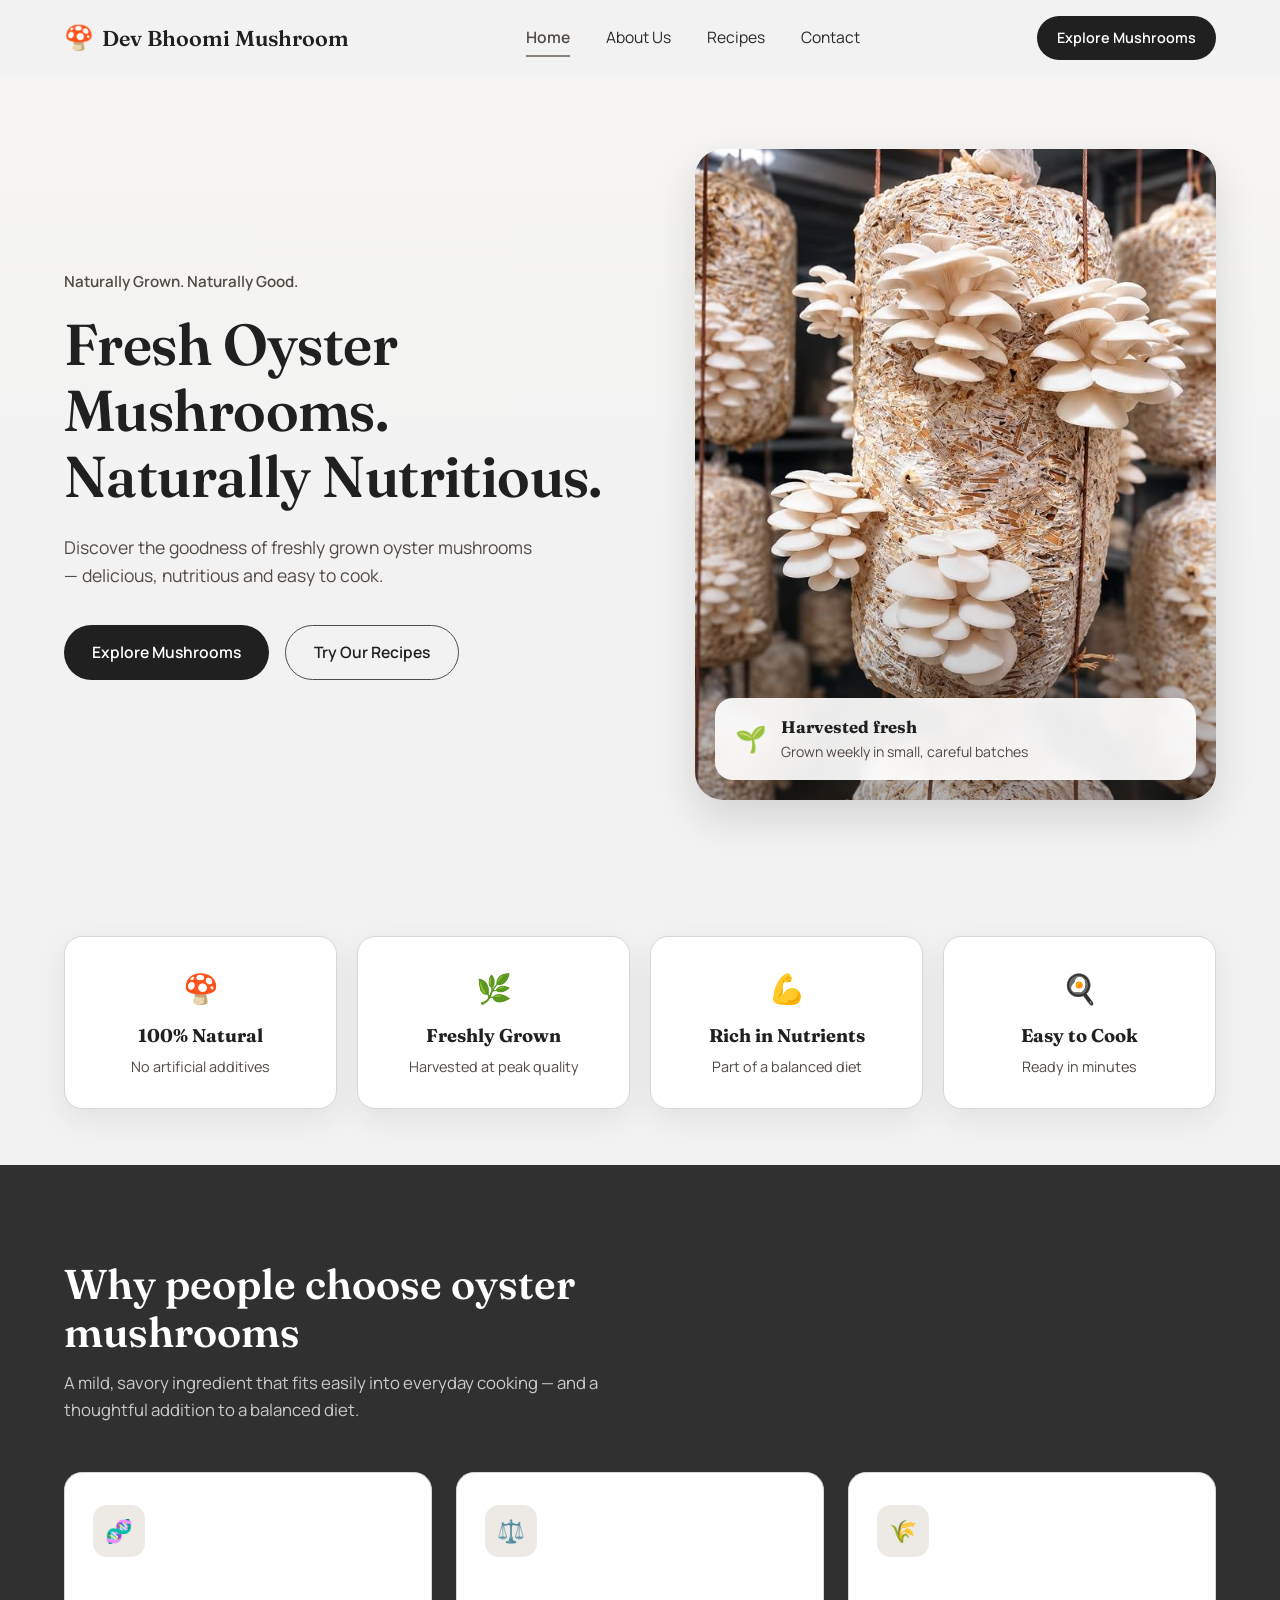
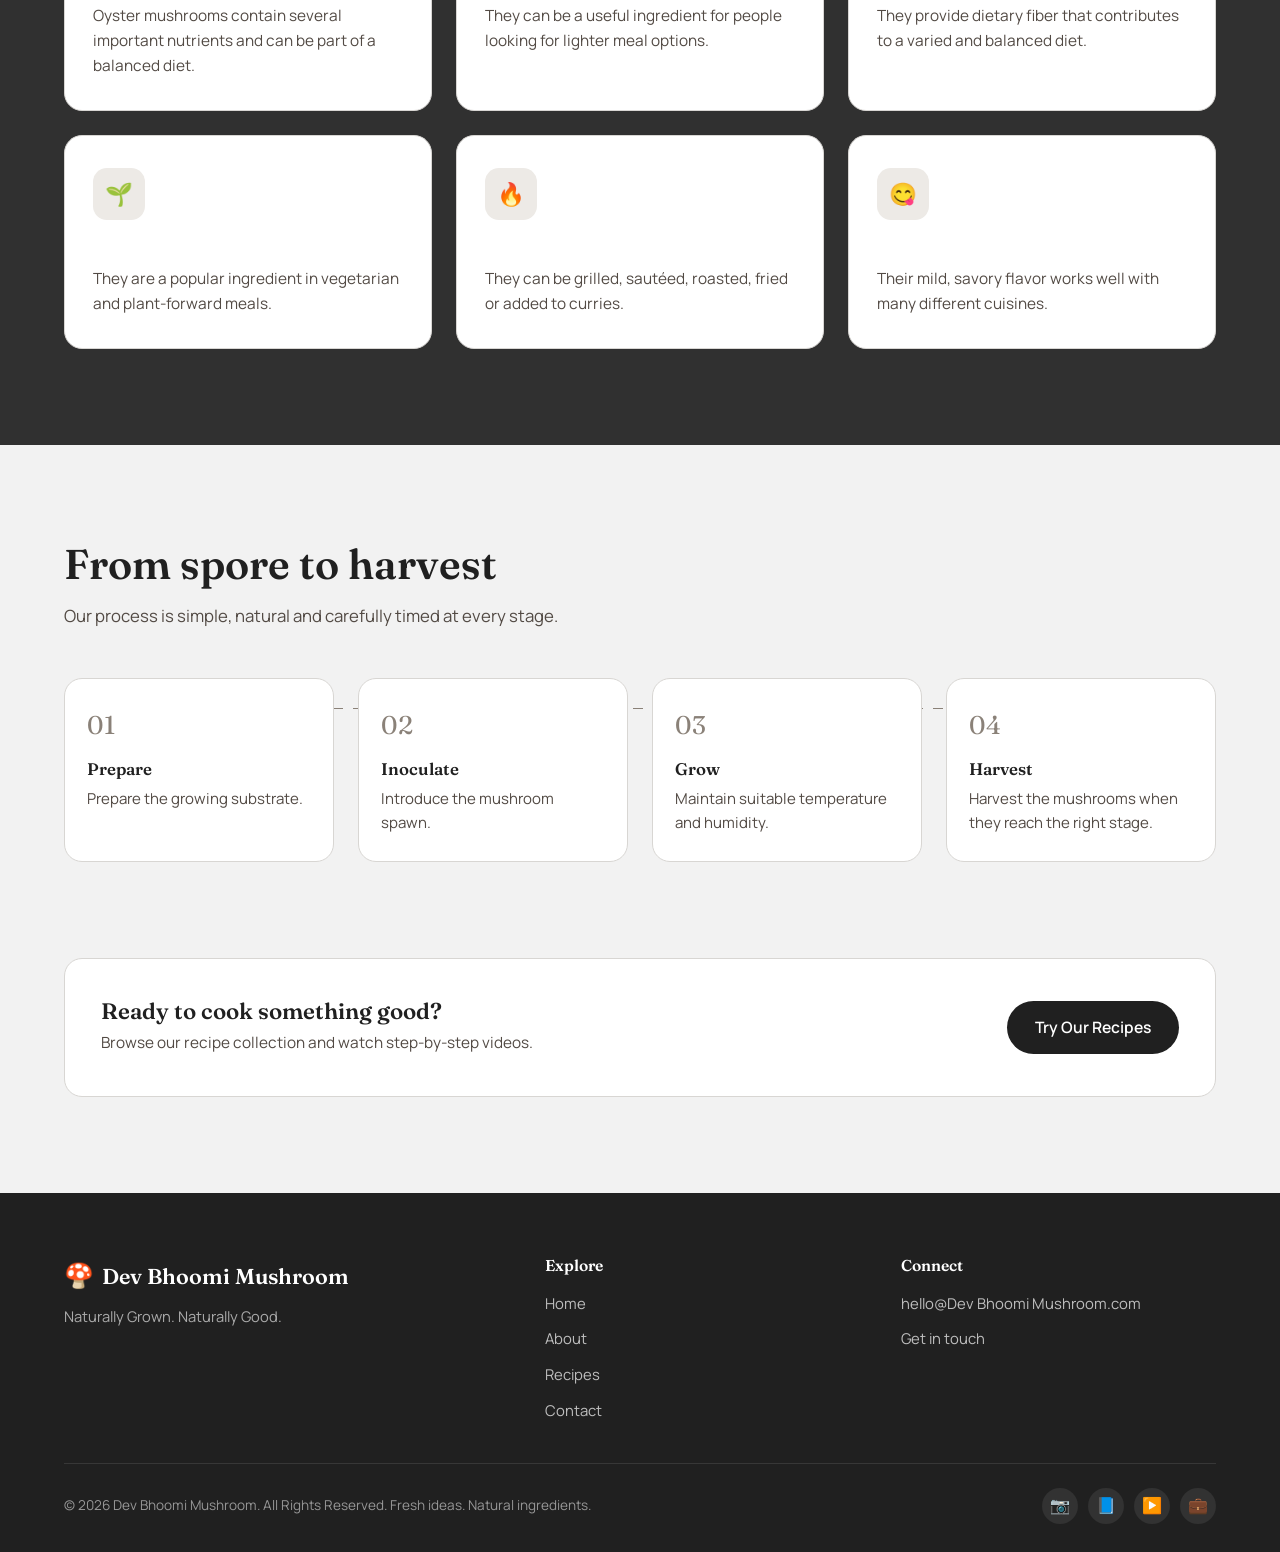
==== index.html @ d361725c "Initial commit with index,contact, about, recipes page" ====
<!DOCTYPE html>
<html lang="en">

<head>
  <meta charset="UTF-8">
  <meta name="viewport" content="width=device-width, initial-scale=1.0">
  <title>Dev Bhoomi Mushrooms</title>
  <meta name="description"
    content="Dev Bhoomi grows fresh oyster mushrooms — naturally nutritious, versatile in the kitchen, and grown with care. Explore our mushrooms and recipes.">
  <meta name="keywords" content="oyster mushrooms, mushroom farm, mushroom recipes, natural food, Dev Bhoomi">
  <meta property="og:title" content="Dev Bhoomi | Fresh Oyster Mushrooms">
  <meta property="og:description"
    content="Naturally Grown. Naturally Good. Discover fresh oyster mushrooms and easy recipes from Dev Bhoomi.">
  <meta property="og:type" content="website">
  <link rel="icon"
    href="data:image/svg+xml,<svg xmlns=%22http://www.w3.org/2000/svg%22 viewBox=%220 0 100 100%22><text y=%22.9em%22 font-size=%2290%22>🍄</text></svg>">

  <link rel="preconnect" href="https://fonts.googleapis.com">
  <link rel="preconnect" href="https://fonts.gstatic.com" crossorigin>
  <link
    href="https://fonts.googleapis.com/css2?family=Fraunces:opsz,wght@9..144,500;9..144,600;9..144,700&family=Manrope:wght@400;500;600;700;800&display=swap"
    rel="stylesheet">

  <link rel="stylesheet" href="css/style.css">
</head>

<body>

  <!-- ===== Navbar ===== -->
  <header class="navbar">
    <div class="container">
      <a href="index.html" class="brand">
        <span class="brand-mark" aria-hidden="true">🍄</span>
        <span>Dev Bhoomi Mushroom</span>
      </a>

      <nav class="nav-links" id="nav-links" aria-label="Primary">
        <a href="index.html" class="active">Home</a>
        <a href="about.html">About Us</a>
        <a href="recipes.html">Recipes</a>
        <a href="contact.html">Contact</a>
      </nav>

      <div class="nav-actions">
        <a href="about.html" class="btn btn-primary btn-sm">Explore Mushrooms</a>
        <button class="hamburger" id="hamburger" aria-expanded="false" aria-controls="nav-links"
          aria-label="Toggle navigation menu">
          <span></span>
          <span></span>
          <span></span>
        </button>
      </div>
    </div>
  </header>

  <main>
    <!-- ===== Hero ===== -->
    <section class="hero">
      <div class="container">
        <div class="hero-copy">
          <span class="eyebrow">Naturally Grown. Naturally Good.</span>
          <h1>Fresh Oyster Mushrooms. Naturally Nutritious.</h1>
          <p>Discover the goodness of freshly grown oyster mushrooms — delicious, nutritious and easy to cook.</p>
          <div class="hero-actions">
            <a href="about.html" class="btn btn-primary">Explore Mushrooms</a>
            <a href="recipes.html" class="btn btn-secondary">Try Our Recipes</a>
          </div>
        </div>

        <div class="hero-art">
          <img src="assets/images/oyster-mushrooms-hero.jpg"
            alt="A fresh cluster of oyster mushrooms growing on a natural substrate" width="400" height="360"
            loading="eager">
          <div class="hero-badge">
            <span aria-hidden="true" style="font-size:1.6rem;">🌱</span>
            <span>
              <strong>Harvested fresh</strong>
              <span>Grown weekly in small, careful batches</span>
            </span>
          </div>
        </div>
      </div>
    </section>

    <!-- ===== Hero Statistics ===== -->
    <section class="stats">
      <div class="container">
        <div class="stats-grid">
          <div class="stat-card reveal">
            <div class="stat-icon" aria-hidden="true">🍄</div>
            <strong>100% Natural</strong>
            <span>No artificial additives</span>
          </div>
          <div class="stat-card reveal">
            <div class="stat-icon" aria-hidden="true">🌿</div>
            <strong>Freshly Grown</strong>
            <span>Harvested at peak quality</span>
          </div>
          <div class="stat-card reveal">
            <div class="stat-icon" aria-hidden="true">💪</div>
            <strong>Rich in Nutrients</strong>
            <span>Part of a balanced diet</span>
          </div>
          <div class="stat-card reveal">
            <div class="stat-icon" aria-hidden="true">🍳</div>
            <strong>Easy to Cook</strong>
            <span>Ready in minutes</span>
          </div>
        </div>
      </div>
    </section>

    <!-- ===== Mushroom Benefits Section ===== -->
    <section class="benefits section-dark">
      <div class="container">
        <div class="section-head reveal">
          <h2 class="section-title">Why people choose oyster mushrooms</h2>
          <p class="section-lede">A mild, savory ingredient that fits easily into everyday cooking — and a thoughtful
            addition to a balanced diet.</p>
        </div>

        <div class="card-grid">
          <div class="benefit-card reveal">
            <div class="benefit-icon" aria-hidden="true">🧬</div>
            <h3>Nutrient Rich</h3>
            <p>Oyster mushrooms contain several important nutrients and can be part of a balanced diet.</p>
          </div>
          <div class="benefit-card reveal">
            <div class="benefit-icon" aria-hidden="true">⚖️</div>
            <h3>Low Calorie</h3>
            <p>They can be a useful ingredient for people looking for lighter meal options.</p>
          </div>
          <div class="benefit-card reveal">
            <div class="benefit-icon" aria-hidden="true">🌾</div>
            <h3>Source of Fiber</h3>
            <p>They provide dietary fiber that contributes to a varied and balanced diet.</p>
          </div>
          <div class="benefit-card reveal">
            <div class="benefit-icon" aria-hidden="true">🌱</div>
            <h3>Plant-Based Food</h3>
            <p>They are a popular ingredient in vegetarian and plant-forward meals.</p>
          </div>
          <div class="benefit-card reveal">
            <div class="benefit-icon" aria-hidden="true">🔥</div>
            <h3>Easy to Cook</h3>
            <p>They can be grilled, sautéed, roasted, fried or added to curries.</p>
          </div>
          <div class="benefit-card reveal">
            <div class="benefit-icon" aria-hidden="true">😋</div>
            <h3>Delicious</h3>
            <p>Their mild, savory flavor works well with many different cuisines.</p>
          </div>
        </div>
      </div>
    </section>

    <!-- ===== How To Grow Section ===== -->
    <section class="process">
      <div class="container">
        <div class="section-head reveal">
          <h2 class="section-title">From spore to harvest</h2>
          <p class="section-lede">Our process is simple, natural and carefully timed at every stage.</p>
        </div>

        <div class="process-track">
          <div class="process-step reveal">
            <span class="step-number">01</span>
            <h3>Prepare</h3>
            <p>Prepare the growing substrate.</p>
          </div>
          <div class="process-step reveal">
            <span class="step-number">02</span>
            <h3>Inoculate</h3>
            <p>Introduce the mushroom spawn.</p>
          </div>
          <div class="process-step reveal">
            <span class="step-number">03</span>
            <h3>Grow</h3>
            <p>Maintain suitable temperature and humidity.</p>
          </div>
          <div class="process-step reveal">
            <span class="step-number">04</span>
            <h3>Harvest</h3>
            <p>Harvest the mushrooms when they reach the right stage.</p>
          </div>
        </div>
      </div>
    </section>

    <!-- ===== CTA banner ===== -->
    <section class="benefits" style="padding-top: 0;">
      <div class="container">
        <div class="benefit-card reveal"
          style="display:flex; align-items:center; justify-content:space-between; gap:24px; flex-wrap:wrap; padding: 40px 36px;">
          <div>
            <h3 style="font-size:1.4rem; margin-bottom:6px;">Ready to cook something good?</h3>
            <p>Browse our recipe collection and watch step-by-step videos.</p>
          </div>
          <a href="recipes.html" class="btn btn-primary">Try Our Recipes</a>
        </div>
      </div>
    </section>
  </main>

  <!-- ===== Footer ===== -->
  <footer class="site-footer">
    <div class="container">
      <div class="footer-top">
        <div class="footer-brand">
          <a href="index.html" class="brand">
            <span class="brand-mark" aria-hidden="true">🍄</span>
            <span>Dev Bhoomi Mushroom</span>
          </a>
          <p>Naturally Grown. Naturally Good.</p>
        </div>

        <div class="footer-col">
          <h4>Explore</h4>
          <ul>
            <li><a href="index.html">Home</a></li>
            <li><a href="about.html">About</a></li>
            <li><a href="recipes.html">Recipes</a></li>
            <li><a href="contact.html">Contact</a></li>
          </ul>
        </div>

        <div class="footer-col">
          <h4>Connect</h4>
          <ul>
            <li><a href="mailto:hello@Dev Bhoomi Mushroom.com">hello@Dev Bhoomi Mushroom.com</a></li>
            <li><a href="contact.html">Get in touch</a></li>
          </ul>
        </div>
      </div>

      <div class="footer-bottom">
        <p>© 2026 Dev Bhoomi Mushroom. All Rights Reserved. Fresh ideas. Natural ingredients.</p>
        <div class="footer-social">
          <!-- Replace href values with actual social media URLs -->
          <a href="https://instagram.com/" aria-label="Instagram" target="_blank" rel="noopener">📷</a>
          <a href="https://facebook.com/" aria-label="Facebook" target="_blank" rel="noopener">📘</a>
          <a href="https://youtube.com/" aria-label="YouTube" target="_blank" rel="noopener">▶️</a>
          <a href="https://linkedin.com/" aria-label="LinkedIn" target="_blank" rel="noopener">💼</a>
        </div>
      </div>
    </div>
  </footer>

  <button class="back-to-top" aria-label="Back to top">↑</button>

  <script src="js/script.js"></script>
</body>

</html>
---- css/style.css ----
/* ==========================================================================
   MUSHROOMIA — Stylesheet
   Organized sections: Reset, Variables, Global, Navbar, Hero, Buttons,
   Cards, About, Process, Recipes, Videos, Contact, Footer, Modal, Responsive
   ========================================================================== */

/* ----- Reset ----- */
*,
*::before,
*::after {
  box-sizing: border-box;
  margin: 0;
  padding: 0;
}

html {
  scroll-behavior: smooth;
}

img {
  max-width: 100%;
  display: block;
}

a {
  text-decoration: none;
  color: inherit;
}

ul {
  list-style: none;
}

button {
  font: inherit;
  cursor: pointer;
  border: none;
  background: none;
}

/* ----- Variables ----- */
:root {
  /* Brand palette (from brief) */
  --bg-light: #F2F2F2;
  --dark: #202020;
  --charcoal: #303030;
  --white: #FFFFFF;
  --mushroom: #8A8178;
  --brown: #6B625A;
  --light-grey: #E5E5E5;
  --text: #292929;

  /* Derived tones */
  --mushroom-soft: #EDEAE6;
  --brown-dark: #524A44;
  --line: #D8D6D3;
  --success: #4C7A4F;
  --error: #B3453A;

  /* Type */
  --font-display: 'Fraunces', 'Georgia', serif;
  --font-body: 'Manrope', -apple-system, BlinkMacSystemFont, 'Segoe UI', sans-serif;

  /* Layout */
  --max-width: 1200px;
  --radius-sm: 10px;
  --radius-md: 18px;
  --radius-lg: 28px;
  --shadow-soft: 0 10px 30px rgba(32, 32, 32, 0.08);
  --shadow-lift: 0 18px 40px rgba(32, 32, 32, 0.14);
  --transition: 0.25s ease;
}

@media (prefers-reduced-motion: reduce) {
  *,
  *::before,
  *::after {
    animation-duration: 0.001ms !important;
    animation-iteration-count: 1 !important;
    transition-duration: 0.001ms !important;
    scroll-behavior: auto !important;
  }
}

/* ----- Global ----- */
body {
  font-family: var(--font-body);
  color: var(--text);
  background-color: var(--bg-light);
  line-height: 1.6;
  font-size: 16px;
  overflow-x: hidden;
}

.container {
  max-width: var(--max-width);
  margin: 0 auto;
  padding: 0 24px;
}

section {
  padding: 96px 0;
}

h1, h2, h3, h4 {
  font-family: var(--font-display);
  color: var(--dark);
  line-height: 1.15;
  font-weight: 600;
}

h2.section-title {
  font-size: clamp(1.8rem, 3.4vw, 2.6rem);
  max-width: 640px;
  margin-bottom: 14px;
}

.section-lede {
  max-width: 560px;
  color: var(--brown-dark);
  font-size: 1.05rem;
  margin-bottom: 48px;
}

.section-head {
  display: flex;
  flex-direction: column;
}

.section-head.center {
  align-items: center;
  text-align: center;
  margin-left: auto;
  margin-right: auto;
}

.section-head.center .section-lede {
  margin-left: auto;
  margin-right: auto;
}

a:focus-visible,
button:focus-visible,
input:focus-visible,
textarea:focus-visible {
  outline: 3px solid var(--mushroom);
  outline-offset: 3px;
}

.visually-hidden {
  position: absolute;
  width: 1px;
  height: 1px;
  overflow: hidden;
  clip: rect(0 0 0 0);
  white-space: nowrap;
}

/* ----- Navbar ----- */
.navbar {
  position: sticky;
  top: 0;
  left: 0;
  right: 0;
  z-index: 500;
  background-color: rgba(242, 242, 242, 0.92);
  backdrop-filter: blur(10px);
  border-bottom: 1px solid transparent;
  transition: box-shadow var(--transition), border-color var(--transition), background-color var(--transition);
}

.navbar.is-scrolled {
  box-shadow: 0 4px 24px rgba(32, 32, 32, 0.08);
  border-bottom-color: var(--line);
}

.navbar .container {
  display: flex;
  align-items: center;
  justify-content: space-between;
  height: 76px;
}

.brand {
  display: flex;
  align-items: baseline;
  gap: 8px;
  font-family: var(--font-display);
  font-size: 1.35rem;
  font-weight: 600;
  color: var(--dark);
}

.brand .brand-mark {
  font-size: 1.5rem;
}

.nav-links {
  display: flex;
  align-items: center;
  gap: 36px;
}

.nav-links a {
  font-size: 0.98rem;
  color: var(--text);
  position: relative;
  padding: 6px 0;
}

.nav-links a::after {
  content: '';
  position: absolute;
  left: 0;
  bottom: 0;
  width: 0;
  height: 2px;
  background-color: var(--mushroom);
  transition: width var(--transition);
}

.nav-links a:hover::after,
.nav-links a.active::after {
  width: 100%;
}

.nav-links a.active {
  color: var(--brown-dark);
  font-weight: 600;
}

.nav-actions {
  display: flex;
  align-items: center;
  gap: 20px;
}

.hamburger {
  display: none;
  flex-direction: column;
  justify-content: center;
  gap: 5px;
  width: 32px;
  height: 32px;
  padding: 4px;
}

.hamburger span {
  display: block;
  width: 100%;
  height: 2px;
  background-color: var(--dark);
  border-radius: 2px;
  transition: transform var(--transition), opacity var(--transition);
}

.hamburger[aria-expanded="true"] span:nth-child(1) {
  transform: translateY(7px) rotate(45deg);
}

.hamburger[aria-expanded="true"] span:nth-child(2) {
  opacity: 0;
}

.hamburger[aria-expanded="true"] span:nth-child(3) {
  transform: translateY(-7px) rotate(-45deg);
}

/* ----- Buttons ----- */
.btn {
  display: inline-flex;
  align-items: center;
  justify-content: center;
  gap: 8px;
  padding: 14px 28px;
  border-radius: 100px;
  font-size: 0.98rem;
  font-weight: 600;
  transition: transform var(--transition), box-shadow var(--transition), background-color var(--transition), color var(--transition);
  white-space: nowrap;
}

.btn-primary {
  background-color: var(--dark);
  color: var(--white);
}

.btn-primary:hover {
  background-color: var(--brown-dark);
  transform: translateY(-2px);
  box-shadow: var(--shadow-lift);
}

.btn-secondary {
  background-color: transparent;
  color: var(--dark);
  border: 1.5px solid var(--brown-dark);
}

.btn-secondary:hover {
  background-color: var(--dark);
  color: var(--white);
  border-color: var(--dark);
  transform: translateY(-2px);
}

.btn-block {
  width: 100%;
}

.btn-sm {
  padding: 10px 20px;
  font-size: 0.9rem;
}

/* ----- Hero ----- */
.hero {
  padding: 72px 0 80px;
  background: linear-gradient(180deg, #F6F5F3 0%, var(--bg-light) 60%);
  position: relative;
  overflow: hidden;
}

.hero .container {
  display: grid;
  grid-template-columns: 1.05fr 0.95fr;
  gap: 56px;
  align-items: center;
}

.hero-copy .eyebrow {
  color: var(--brown-dark);
  font-weight: 600;
  font-size: 0.95rem;
  margin-bottom: 18px;
  display: inline-block;
}

.hero-copy h1 {
  font-size: clamp(2.3rem, 4.6vw, 3.6rem);
  margin-bottom: 22px;
  letter-spacing: -0.01em;
}

.hero-copy p {
  font-size: 1.1rem;
  color: var(--brown-dark);
  max-width: 480px;
  margin-bottom: 36px;
}

.hero-actions {
  display: flex;
  gap: 16px;
  flex-wrap: wrap;
}

.hero-art {
  position: relative;
  border-radius: var(--radius-lg);
  overflow: hidden;
  box-shadow: var(--shadow-lift);
  aspect-ratio: 4 / 5;
}

.hero-art img {
  width: 100%;
  height: 100%;
  object-fit: cover;
}

.hero-art::after {
  content: '';
  position: absolute;
  inset: 0;
  background: linear-gradient(180deg, rgba(32,32,32,0) 55%, rgba(32,32,32,0.35) 100%);
}

.hero-badge {
  position: absolute;
  bottom: 20px;
  left: 20px;
  right: 20px;
  z-index: 2;
  background-color: rgba(255,255,255,0.92);
  backdrop-filter: blur(6px);
  border-radius: var(--radius-md);
  padding: 16px 20px;
  display: flex;
  align-items: center;
  gap: 14px;
}

.hero-badge strong {
  display: block;
  font-family: var(--font-display);
  font-size: 1.05rem;
  color: var(--dark);
}

.hero-badge span {
  font-size: 0.88rem;
  color: var(--brown-dark);
}

/* Entrance animation, single orchestrated sequence on load */
.hero-copy > * ,
.hero-art {
  opacity: 0;
  transform: translateY(16px);
  animation: rise 0.7s ease forwards;
}

.hero-copy .eyebrow { animation-delay: 0.05s; }
.hero-copy h1 { animation-delay: 0.15s; }
.hero-copy p { animation-delay: 0.25s; }
.hero-copy .hero-actions { animation-delay: 0.35s; }
.hero-art { animation-delay: 0.2s; }

@keyframes rise {
  to {
    opacity: 1;
    transform: translateY(0);
  }
}

/* ----- Stats ----- */
.stats {
  padding: 56px 0;
}

.stats-grid {
  display: grid;
  grid-template-columns: repeat(4, 1fr);
  gap: 20px;
}

.stat-card {
  background-color: var(--white);
  border-radius: var(--radius-md);
  padding: 28px 20px;
  text-align: center;
  box-shadow: var(--shadow-soft);
  border: 1px solid var(--line);
}

.stat-card .stat-icon {
  font-size: 1.8rem;
  margin-bottom: 10px;
}

.stat-card strong {
  display: block;
  font-family: var(--font-display);
  font-size: 1.15rem;
  color: var(--dark);
  margin-bottom: 4px;
}

.stat-card span {
  font-size: 0.9rem;
  color: var(--brown-dark);
}

/* ----- Cards (benefits / recipes shared patterns) ----- */
.card-grid {
  display: grid;
  grid-template-columns: repeat(3, 1fr);
  gap: 24px;
}

.benefit-card {
  background-color: var(--white);
  border-radius: var(--radius-md);
  padding: 32px 28px;
  border: 1px solid var(--line);
  transition: transform var(--transition), box-shadow var(--transition);
}

.benefit-card:hover {
  transform: translateY(-5px);
  box-shadow: var(--shadow-lift);
}

.benefit-icon {
  width: 52px;
  height: 52px;
  border-radius: 14px;
  background-color: var(--mushroom-soft);
  display: flex;
  align-items: center;
  justify-content: center;
  font-size: 1.4rem;
  margin-bottom: 18px;
}

.benefit-card h3 {
  font-size: 1.15rem;
  margin-bottom: 8px;
}

.benefit-card p {
  color: var(--brown-dark);
  font-size: 0.96rem;
}

.section-dark {
  background-color: var(--charcoal);
  color: var(--light-grey);
}

.section-dark h2.section-title,
.section-dark h3 {
  color: var(--white);
}

.section-dark .section-lede {
  color: var(--light-grey);
  opacity: 0.85;
}

/* ----- About ----- */
.about-intro {
  display: grid;
  grid-template-columns: 1fr 1fr;
  gap: 56px;
  align-items: center;
}

.about-intro-media {
  border-radius: var(--radius-lg);
  overflow: hidden;
  box-shadow: var(--shadow-soft);
  aspect-ratio: 4 / 3.2;
}

.about-intro-media img {
  width: 100%;
  height: 100%;
  object-fit: cover;
}

.about-intro-copy p {
  color: var(--brown-dark);
  margin-bottom: 16px;
  max-width: 540px;
}

.about-intro-copy h2 {
  font-size: clamp(1.7rem, 3vw, 2.3rem);
  margin-bottom: 20px;
}

.about-facts {
  display: grid;
  grid-template-columns: repeat(2, 1fr);
  gap: 16px;
  margin-top: 28px;
}

.about-fact {
  border-left: 3px solid var(--mushroom);
  padding-left: 14px;
}

.about-fact strong {
  display: block;
  font-family: var(--font-display);
  font-size: 1rem;
  margin-bottom: 2px;
}

.about-fact span {
  font-size: 0.9rem;
  color: var(--brown-dark);
}

/* ----- Process (How to Grow) ----- */
.process {
  position: relative;
}

.process-track {
  display: grid;
  grid-template-columns: repeat(4, 1fr);
  gap: 24px;
  position: relative;
}

.process-track::before {
  content: '';
  position: absolute;
  top: 30px;
  left: 6%;
  right: 6%;
  height: 1px;
  background: repeating-linear-gradient(90deg, var(--mushroom) 0 10px, transparent 10px 20px);
  z-index: 0;
}

.process-step {
  position: relative;
  z-index: 1;
  background-color: var(--white);
  border: 1px solid var(--line);
  border-radius: var(--radius-md);
  padding: 26px 22px;
}

.process-step .step-number {
  font-family: var(--font-display);
  font-size: 1.6rem;
  color: var(--mushroom);
  margin-bottom: 14px;
  display: block;
}

.process-step h3 {
  font-size: 1.05rem;
  margin-bottom: 8px;
}

.process-step p {
  color: var(--brown-dark);
  font-size: 0.94rem;
}

/* ----- Recipes ----- */
.page-header {
  padding: 64px 0 40px;
  background: linear-gradient(180deg, #F6F5F3 0%, var(--bg-light) 100%);
}

.page-header h1 {
  font-size: clamp(2rem, 4vw, 2.9rem);
  max-width: 640px;
  margin-bottom: 16px;
}

.page-header p {
  color: var(--brown-dark);
  max-width: 560px;
  font-size: 1.05rem;
}

.recipe-grid {
  display: grid;
  grid-template-columns: repeat(3, 1fr);
  gap: 28px;
}

.recipe-card {
  background-color: var(--white);
  border-radius: var(--radius-md);
  overflow: hidden;
  border: 1px solid var(--line);
  transition: transform var(--transition), box-shadow var(--transition);
  display: flex;
  flex-direction: column;
}

.recipe-card:hover {
  transform: translateY(-5px);
  box-shadow: var(--shadow-lift);
}

.recipe-media {
  aspect-ratio: 4 / 3;
  overflow: hidden;
}

.recipe-media img {
  width: 100%;
  height: 100%;
  object-fit: cover;
  transition: transform 0.4s ease;
}

.recipe-card:hover .recipe-media img {
  transform: scale(1.05);
}

.recipe-body {
  padding: 22px;
  display: flex;
  flex-direction: column;
  gap: 10px;
  flex-grow: 1;
}

.recipe-body h3 {
  font-size: 1.1rem;
}

.recipe-body p.recipe-desc {
  color: var(--brown-dark);
  font-size: 0.92rem;
  flex-grow: 1;
}

.recipe-meta {
  display: flex;
  gap: 16px;
  font-size: 0.85rem;
  color: var(--brown-dark);
}

.recipe-meta span {
  display: flex;
  align-items: center;
  gap: 6px;
}

.recipe-card .btn {
  margin-top: 6px;
}

/* ----- Videos ----- */
.video-grid {
  display: grid;
  grid-template-columns: repeat(2, 1fr);
  gap: 28px;
}

.video-item {
  background-color: var(--dark);
  border-radius: var(--radius-md);
  overflow: hidden;
  border: 1px solid rgba(255,255,255,0.08);
}

.video-container {
  position: relative;
  width: 100%;
  padding-bottom: 56.25%; /* 16:9 aspect ratio */
  height: 0;
  overflow: hidden;
  background-color: #111;
}

.video-container iframe {
  position: absolute;
  top: 0;
  left: 0;
  width: 100%;
  height: 100%;
  border: 0;
}

.video-caption {
  padding: 18px 20px;
}

.video-caption h3 {
  color: var(--white);
  font-size: 1rem;
  margin-bottom: 4px;
}

.video-caption p {
  color: var(--light-grey);
  opacity: 0.75;
  font-size: 0.87rem;
}

/* ----- Contact ----- */
.contact-layout {
  display: grid;
  grid-template-columns: 1fr 1fr;
  gap: 56px;
  align-items: start;
}

.contact-form-card {
  background-color: var(--white);
  border-radius: var(--radius-lg);
  padding: 40px;
  box-shadow: var(--shadow-soft);
  border: 1px solid var(--line);
}

.form-group {
  margin-bottom: 20px;
}

.form-row {
  display: grid;
  grid-template-columns: 1fr 1fr;
  gap: 16px;
}

.form-group label {
  display: block;
  font-size: 0.9rem;
  font-weight: 600;
  margin-bottom: 8px;
  color: var(--dark);
}

.form-group input,
.form-group textarea {
  width: 100%;
  padding: 13px 14px;
  border-radius: var(--radius-sm);
  border: 1.5px solid var(--line);
  background-color: var(--bg-light);
  font-family: var(--font-body);
  font-size: 0.96rem;
  color: var(--text);
  transition: border-color var(--transition), background-color var(--transition);
}

.form-group input:focus,
.form-group textarea:focus {
  border-color: var(--mushroom);
  background-color: var(--white);
  outline: none;
}

.form-group textarea {
  resize: vertical;
  min-height: 130px;
}

.field-error {
  display: none;
  color: var(--error);
  font-size: 0.82rem;
  margin-top: 6px;
}

.form-group.has-error input,
.form-group.has-error textarea {
  border-color: var(--error);
}

.form-group.has-error .field-error {
  display: block;
}

.form-success {
  display: none;
  align-items: center;
  gap: 12px;
  background-color: #EAF1EA;
  border: 1px solid var(--success);
  color: #2F4F32;
  border-radius: var(--radius-sm);
  padding: 16px 18px;
  margin-bottom: 20px;
  font-size: 0.95rem;
}

.form-success.is-visible {
  display: flex;
}

.contact-info {
  display: grid;
  gap: 18px;
}

.info-card {
  background-color: var(--white);
  border-radius: var(--radius-md);
  padding: 24px 26px;
  border: 1px solid var(--line);
  display: flex;
  align-items: flex-start;
  gap: 16px;
}

.info-icon {
  width: 44px;
  height: 44px;
  border-radius: 12px;
  background-color: var(--mushroom-soft);
  display: flex;
  align-items: center;
  justify-content: center;
  font-size: 1.2rem;
  flex-shrink: 0;
}

.info-card h3 {
  font-size: 1rem;
  margin-bottom: 4px;
}

.info-card p {
  color: var(--brown-dark);
  font-size: 0.92rem;
  margin-bottom: 10px;
}

.social-row {
  display: flex;
  gap: 12px;
}

.social-row a {
  width: 38px;
  height: 38px;
  border-radius: 50%;
  background-color: var(--mushroom-soft);
  display: flex;
  align-items: center;
  justify-content: center;
  font-size: 1rem;
  transition: background-color var(--transition), transform var(--transition);
}

.social-row a:hover {
  background-color: var(--mushroom);
  color: var(--white);
  transform: translateY(-3px);
}

/* ----- Footer ----- */
.site-footer {
  background-color: var(--dark);
  color: var(--light-grey);
  padding: 64px 0 28px;
}

.footer-top {
  display: grid;
  grid-template-columns: 1.4fr 1fr 1fr;
  gap: 40px;
  padding-bottom: 40px;
  border-bottom: 1px solid rgba(255,255,255,0.1);
}

.footer-brand .brand {
  color: var(--white);
  margin-bottom: 10px;
}

.footer-brand p {
  color: var(--light-grey);
  opacity: 0.7;
  font-size: 0.92rem;
  max-width: 320px;
}

.footer-col h4 {
  color: var(--white);
  font-size: 0.98rem;
  margin-bottom: 16px;
}

.footer-col ul {
  display: grid;
  gap: 10px;
}

.footer-col a {
  color: var(--light-grey);
  opacity: 0.8;
  font-size: 0.93rem;
  transition: opacity var(--transition);
}

.footer-col a:hover {
  opacity: 1;
}

.footer-bottom {
  display: flex;
  align-items: center;
  justify-content: space-between;
  padding-top: 24px;
  flex-wrap: wrap;
  gap: 12px;
}

.footer-bottom p {
  font-size: 0.85rem;
  opacity: 0.6;
}

.footer-social {
  display: flex;
  gap: 10px;
}

.footer-social a {
  width: 36px;
  height: 36px;
  border-radius: 50%;
  background-color: rgba(255,255,255,0.08);
  display: flex;
  align-items: center;
  justify-content: center;
  transition: background-color var(--transition);
}

.footer-social a:hover {
  background-color: var(--mushroom);
}

/* ----- Modal ----- */
.modal-overlay {
  position: fixed;
  inset: 0;
  background-color: rgba(32, 32, 32, 0.6);
  display: none;
  align-items: center;
  justify-content: center;
  padding: 24px;
  z-index: 1000;
}

.modal-overlay.is-open {
  display: flex;
}

.modal {
  background-color: var(--white);
  border-radius: var(--radius-lg);
  max-width: 640px;
  width: 100%;
  max-height: 88vh;
  overflow-y: auto;
  position: relative;
  box-shadow: var(--shadow-lift);
  animation: modalIn 0.25s ease;
}

@keyframes modalIn {
  from { opacity: 0; transform: translateY(14px) scale(0.98); }
  to { opacity: 1; transform: translateY(0) scale(1); }
}

.modal-close {
  position: absolute;
  top: 16px;
  right: 16px;
  width: 36px;
  height: 36px;
  border-radius: 50%;
  background-color: var(--bg-light);
  font-size: 1.1rem;
  display: flex;
  align-items: center;
  justify-content: center;
  z-index: 2;
}

.modal-close:hover {
  background-color: var(--mushroom);
  color: var(--white);
}

.modal-media {
  width: 100%;
  aspect-ratio: 16 / 9;
  overflow: hidden;
  border-radius: var(--radius-lg) var(--radius-lg) 0 0;
}

.modal-media img {
  width: 100%;
  height: 100%;
  object-fit: cover;
}

.modal-body {
  padding: 30px 32px 36px;
}

.modal-body h3 {
  font-size: 1.4rem;
  margin-bottom: 10px;
}

.modal-meta {
  display: flex;
  gap: 18px;
  font-size: 0.88rem;
  color: var(--brown-dark);
  margin-bottom: 22px;
  flex-wrap: wrap;
}

.modal-body h4 {
  font-size: 1rem;
  margin: 20px 0 10px;
}

.modal-body ul,
.modal-body ol {
  padding-left: 20px;
  color: var(--text);
  font-size: 0.95rem;
  display: grid;
  gap: 8px;
}

.modal-body ul {
  list-style: disc;
}

.modal-body ol {
  list-style: decimal;
}

/* ----- Back to top ----- */
.back-to-top {
  position: fixed;
  bottom: 28px;
  right: 28px;
  width: 48px;
  height: 48px;
  border-radius: 50%;
  background-color: var(--dark);
  color: var(--white);
  display: flex;
  align-items: center;
  justify-content: center;
  font-size: 1.2rem;
  box-shadow: var(--shadow-lift);
  opacity: 0;
  visibility: hidden;
  transform: translateY(10px);
  transition: opacity var(--transition), transform var(--transition), visibility var(--transition);
  z-index: 400;
}

.back-to-top.is-visible {
  opacity: 1;
  visibility: visible;
  transform: translateY(0);
}

.back-to-top:hover {
  background-color: var(--mushroom);
}

/* ----- Scroll reveal ----- */
.reveal {
  opacity: 0;
  transform: translateY(24px);
  transition: opacity 0.6s ease, transform 0.6s ease;
}

.reveal.is-visible {
  opacity: 1;
  transform: translateY(0);
}

/* ----- Responsive ----- */
@media (max-width: 1024px) {
  .card-grid,
  .recipe-grid {
    grid-template-columns: repeat(2, 1fr);
  }

  .stats-grid {
    grid-template-columns: repeat(2, 1fr);
  }

  .process-track {
    grid-template-columns: repeat(2, 1fr);
    row-gap: 32px;
  }

  .process-track::before {
    display: none;
  }

  .footer-top {
    grid-template-columns: 1fr 1fr;
  }

  .footer-brand {
    grid-column: 1 / -1;
  }
}

@media (max-width: 900px) {
  .nav-links {
    position: fixed;
    top: 76px;
    left: 0;
    right: 0;
    background-color: var(--bg-light);
    flex-direction: column;
    align-items: flex-start;
    gap: 0;
    padding: 8px 24px 20px;
    border-bottom: 1px solid var(--line);
    box-shadow: 0 12px 24px rgba(32,32,32,0.08);
    transform: translateY(-8px);
    opacity: 0;
    visibility: hidden;
    transition: opacity var(--transition), transform var(--transition), visibility var(--transition);
  }

  .nav-links.is-open {
    opacity: 1;
    transform: translateY(0);
    visibility: visible;
  }

  .nav-links a {
    width: 100%;
    padding: 14px 0;
    border-bottom: 1px solid var(--line);
  }

  .nav-links a:last-child {
    border-bottom: none;
  }

  .nav-actions .btn-primary {
    display: none;
  }

  .hamburger {
    display: flex;
  }

  .hero .container,
  .about-intro,
  .contact-layout {
    grid-template-columns: 1fr;
  }

  .hero-art {
    order: -1;
  }
}

@media (max-width: 768px) {
  section {
    padding: 64px 0;
  }

  .card-grid,
  .recipe-grid,
  .video-grid {
    grid-template-columns: 1fr;
  }

  .stats-grid {
    grid-template-columns: repeat(2, 1fr);
  }

  .process-track {
    grid-template-columns: 1fr;
  }

  .form-row {
    grid-template-columns: 1fr;
  }

  .footer-top {
    grid-template-columns: 1fr;
  }

  .footer-bottom {
    flex-direction: column;
    align-items: flex-start;
  }
}

@media (max-width: 425px) {
  .container {
    padding: 0 18px;
  }

  .hero-copy h1 {
    font-size: 2rem;
  }

  .hero-actions .btn {
    width: 100%;
  }

  .contact-form-card {
    padding: 26px;
  }

  .modal-body {
    padding: 24px 20px 28px;
  }
}
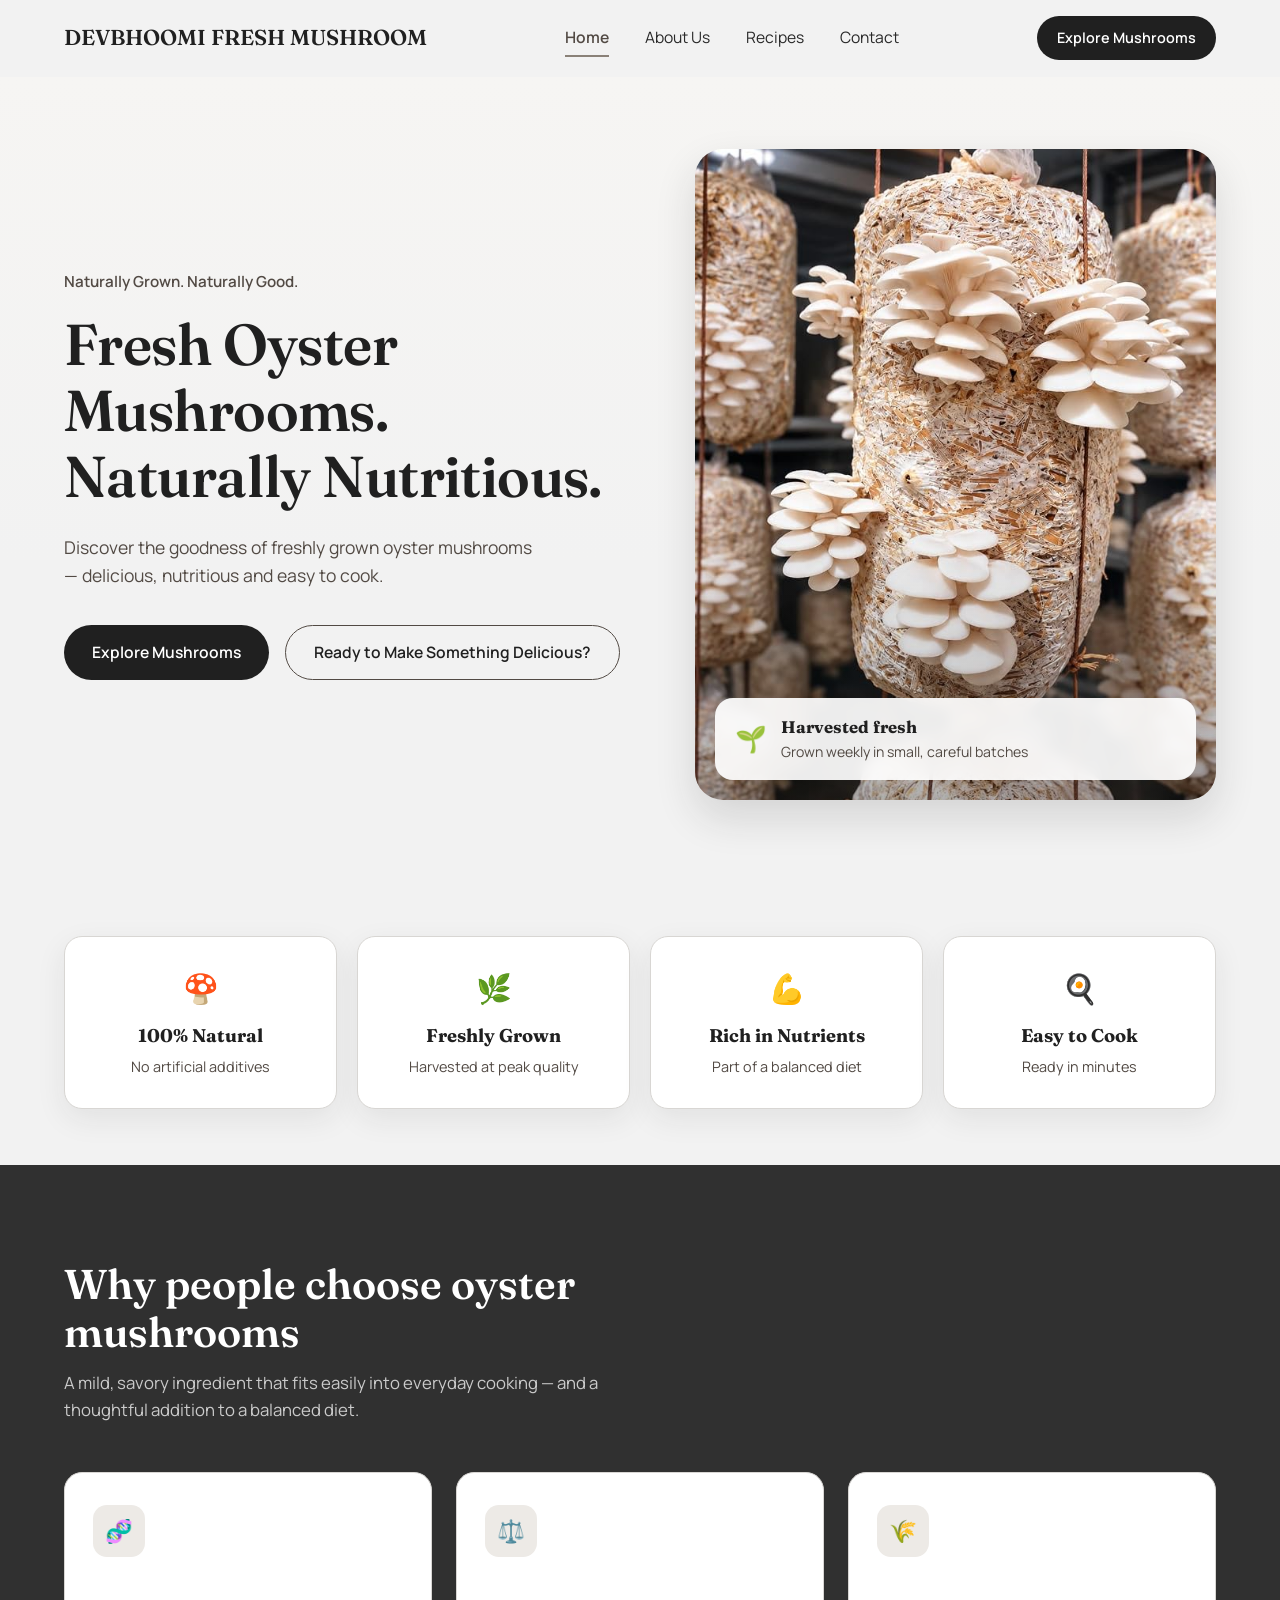
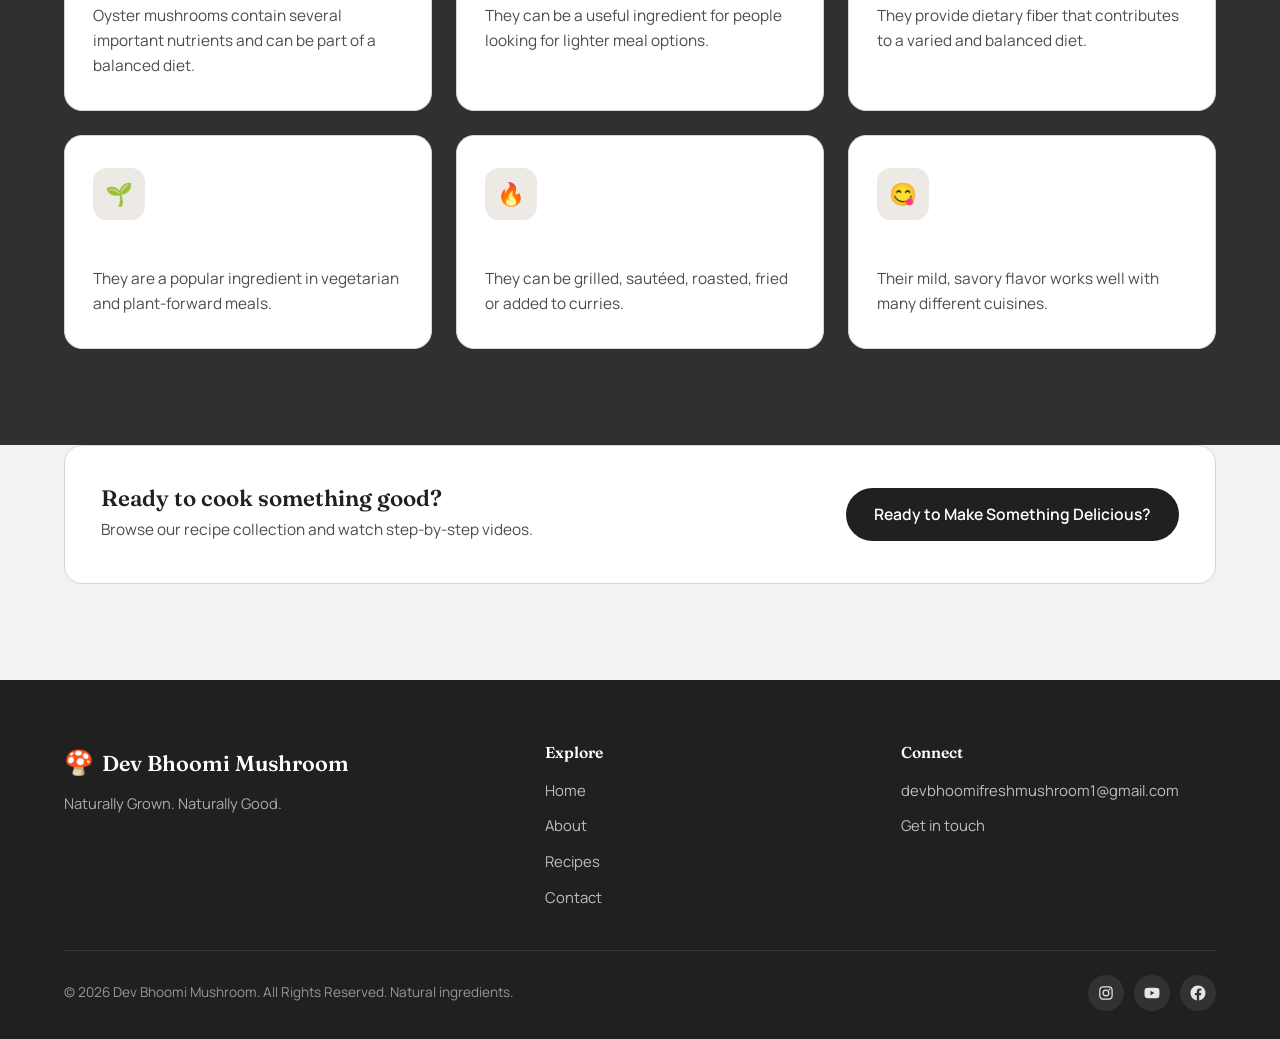
==== commit fe328479: "Index page updated" ====
--- a/index.html
+++ b/index.html
@@ -4,16 +4,18 @@
 <head>
   <meta charset="UTF-8">
   <meta name="viewport" content="width=device-width, initial-scale=1.0">
-  <title>Dev Bhoomi Mushrooms</title>
+  <title>DevBhoomi Mushrooms</title>
   <meta name="description"
-    content="Dev Bhoomi grows fresh oyster mushrooms — naturally nutritious, versatile in the kitchen, and grown with care. Explore our mushrooms and recipes.">
-  <meta name="keywords" content="oyster mushrooms, mushroom farm, mushroom recipes, natural food, Dev Bhoomi">
-  <meta property="og:title" content="Dev Bhoomi | Fresh Oyster Mushrooms">
+    content="DevBhoomi grows fresh oyster mushrooms — naturally nutritious, versatile in the kitchen, and grown with care. Explore our mushrooms and recipes.">
+  <meta name="keywords" content="oyster mushrooms, mushroom farm, mushroom recipes, natural food, DevBhoomi">
+  <meta property="og:title" content="DevBhoomi | Fresh Oyster Mushrooms">
   <meta property="og:description"
     content="Naturally Grown. Naturally Good. Discover fresh oyster mushrooms and easy recipes from Dev Bhoomi.">
   <meta property="og:type" content="website">
-  <link rel="icon"
-    href="data:image/svg+xml,<svg xmlns=%22http://www.w3.org/2000/svg%22 viewBox=%220 0 100 100%22><text y=%22.9em%22 font-size=%2290%22>🍄</text></svg>">
+    <link rel="icon"
+          type="image/png"
+          href="./assets/images/hero-mushroom-logo.png">
+
 
   <link rel="preconnect" href="https://fonts.googleapis.com">
   <link rel="preconnect" href="https://fonts.gstatic.com" crossorigin>
@@ -29,10 +31,9 @@
   <!-- ===== Navbar ===== -->
   <header class="navbar">
     <div class="container">
-      <a href="index.html" class="brand">
-        <span class="brand-mark" aria-hidden="true">🍄</span>
-        <span>Dev Bhoomi Mushroom</span>
-      </a>
+     <a href="index.html" class="brand">
+    <span>DEVBHOOMI FRESH MUSHROOM</span>
+</a>
 
       <nav class="nav-links" id="nav-links" aria-label="Primary">
         <a href="index.html" class="active">Home</a>
@@ -63,7 +64,7 @@
           <p>Discover the goodness of freshly grown oyster mushrooms — delicious, nutritious and easy to cook.</p>
           <div class="hero-actions">
             <a href="about.html" class="btn btn-primary">Explore Mushrooms</a>
-            <a href="recipes.html" class="btn btn-secondary">Try Our Recipes</a>
+            <a href="recipes.html" class="btn btn-secondary">Ready to Make Something Delicious?</a>
           </div>
         </div>
 
@@ -154,7 +155,7 @@
       </div>
     </section>
 
-    <!-- ===== How To Grow Section ===== -->
+    <!-- ===== How To Grow Section =====
     <section class="process">
       <div class="container">
         <div class="section-head reveal">
@@ -185,7 +186,7 @@
           </div>
         </div>
       </div>
-    </section>
+    </section> -->
 
     <!-- ===== CTA banner ===== -->
     <section class="benefits" style="padding-top: 0;">
@@ -196,7 +197,7 @@
             <h3 style="font-size:1.4rem; margin-bottom:6px;">Ready to cook something good?</h3>
             <p>Browse our recipe collection and watch step-by-step videos.</p>
           </div>
-          <a href="recipes.html" class="btn btn-primary">Try Our Recipes</a>
+          <a href="recipes.html" class="btn btn-primary">Ready to Make Something Delicious?</a>
         </div>
       </div>
     </section>
@@ -227,20 +228,21 @@
         <div class="footer-col">
           <h4>Connect</h4>
           <ul>
-            <li><a href="mailto:hello@Dev Bhoomi Mushroom.com">hello@Dev Bhoomi Mushroom.com</a></li>
+            <li><a href="mailto:hello@Dev Bhoomi Mushroom.com">devbhoomifreshmushroom1@gmail.com</a></li>
             <li><a href="contact.html">Get in touch</a></li>
           </ul>
         </div>
       </div>
 
       <div class="footer-bottom">
-        <p>© 2026 Dev Bhoomi Mushroom. All Rights Reserved. Fresh ideas. Natural ingredients.</p>
+        <p>© 2026 Dev Bhoomi Mushroom. All Rights Reserved. Natural ingredients.</p>
         <div class="footer-social">
           <!-- Replace href values with actual social media URLs -->
-          <a href="https://instagram.com/" aria-label="Instagram" target="_blank" rel="noopener">📷</a>
-          <a href="https://facebook.com/" aria-label="Facebook" target="_blank" rel="noopener">📘</a>
-          <a href="https://youtube.com/" aria-label="YouTube" target="_blank" rel="noopener">▶️</a>
-          <a href="https://linkedin.com/" aria-label="LinkedIn" target="_blank" rel="noopener">💼</a>
+          <a href="https://www.instagram.com/devbhoomifreshmushroom?utm_source=qr&stkn=MTBqY3J3amJhNHFtbA%3D%3D" aria-label="Instagram" target="_blank" rel="noopener"><svg xmlns="http://www.w3.org/2000/svg" width="24" height="24" viewBox="0 0 24 24" style="fill: rgba(0, 0, 0, 1);transform: ;msFilter:;"><path d="M11.999 7.377a4.623 4.623 0 1 0 0 9.248 4.623 4.623 0 0 0 0-9.248zm0 7.627a3.004 3.004 0 1 1 0-6.008 3.004 3.004 0 0 1 0 6.008z"></path><circle cx="16.806" cy="7.207" r="1.078"></circle><path d="M20.533 6.111A4.605 4.605 0 0 0 17.9 3.479a6.606 6.606 0 0 0-2.186-.42c-.963-.042-1.268-.054-3.71-.054s-2.755 0-3.71.054a6.554 6.554 0 0 0-2.184.42 4.6 4.6 0 0 0-2.633 2.632 6.585 6.585 0 0 0-.419 2.186c-.043.962-.056 1.267-.056 3.71 0 2.442 0 2.753.056 3.71.015.748.156 1.486.419 2.187a4.61 4.61 0 0 0 2.634 2.632 6.584 6.584 0 0 0 2.185.45c.963.042 1.268.055 3.71.055s2.755 0 3.71-.055a6.615 6.615 0 0 0 2.186-.419 4.613 4.613 0 0 0 2.633-2.633c.263-.7.404-1.438.419-2.186.043-.962.056-1.267.056-3.71s0-2.753-.056-3.71a6.581 6.581 0 0 0-.421-2.217zm-1.218 9.532a5.043 5.043 0 0 1-.311 1.688 2.987 2.987 0 0 1-1.712 1.711 4.985 4.985 0 0 1-1.67.311c-.95.044-1.218.055-3.654.055-2.438 0-2.687 0-3.655-.055a4.96 4.96 0 0 1-1.669-.311 2.985 2.985 0 0 1-1.719-1.711 5.08 5.08 0 0 1-.311-1.669c-.043-.95-.053-1.218-.053-3.654 0-2.437 0-2.686.053-3.655a5.038 5.038 0 0 1 .311-1.687c.305-.789.93-1.41 1.719-1.712a5.01 5.01 0 0 1 1.669-.311c.951-.043 1.218-.055 3.655-.055s2.687 0 3.654.055a4.96 4.96 0 0 1 1.67.311 2.991 2.991 0 0 1 1.712 1.712 5.08 5.08 0 0 1 .311 1.669c.043.951.054 1.218.054 3.655 0 2.436 0 2.698-.043 3.654h-.011z"></path></svg></a>
+
+          <a href="https://youtube.com/@devbhoomifreshmushroom?si=rqOUth8mjBbaC6ms" aria-label="YouTube" target="_blank" rel="noopener"><svg xmlns="http://www.w3.org/2000/svg" width="24" height="24" viewBox="0 0 24 24" style="fill: rgba(0, 0, 0, 1);transform: ;msFilter:;"><path d="M21.593 7.203a2.506 2.506 0 0 0-1.762-1.766C18.265 5.007 12 5 12 5s-6.264-.007-7.831.404a2.56 2.56 0 0 0-1.766 1.778c-.413 1.566-.417 4.814-.417 4.814s-.004 3.264.406 4.814c.23.857.905 1.534 1.763 1.765 1.582.43 7.83.437 7.83.437s6.265.007 7.831-.403a2.515 2.515 0 0 0 1.767-1.763c.414-1.565.417-4.812.417-4.812s.02-3.265-.407-4.831zM9.996 15.005l.005-6 5.207 3.005-5.212 2.995z"></path></svg></a>
+
+          <a href="https://www.facebook.com/share/r/1BsQom3Ckp/" aria-label="Facebook" target="_blank" rel="noopener"><svg xmlns="http://www.w3.org/2000/svg" width="24" height="24" viewBox="0 0 24 24" style="fill: rgba(0, 0, 0, 1);transform: ;msFilter:;"><path d="M12.001 2.002c-5.522 0-9.999 4.477-9.999 9.999 0 4.99 3.656 9.126 8.437 9.879v-6.988h-2.54v-2.891h2.54V9.798c0-2.508 1.493-3.891 3.776-3.891 1.094 0 2.24.195 2.24.195v2.459h-1.264c-1.24 0-1.628.772-1.628 1.563v1.875h2.771l-.443 2.891h-2.328v6.988C18.344 21.129 22 16.992 22 12.001c0-5.522-4.477-9.999-9.999-9.999z"></path></svg></a>
         </div>
       </div>
     </div>
--- a/css/style.css
+++ b/css/style.css
@@ -1286,3 +1286,45 @@
     padding: 24px 20px 28px;
   }
 }
+
+
+/* favicons css */
+.footer-social a {
+  width: 36px;
+  height: 36px;
+  border-radius: 50%;
+  background-color: rgba(255, 255, 255, 0.08);
+  display: flex;
+  align-items: center;
+  justify-content: center;
+  transition: background-color var(--transition), transform var(--transition);
+}
+
+.footer-social a svg {
+  width: 18px;
+  height: 18px;
+  fill: var(--light-grey) !important;
+  transition: fill var(--transition), transform var(--transition);
+}
+
+.footer-social a:hover {
+  background-color: var(--mushroom);
+  transform: translateY(-3px);
+}
+
+.footer-social a:hover svg {
+  fill: var(--white) !important;
+}
+
+
+
+.social-row a svg {
+  width: 18px;
+  height: 18px;
+  fill: var(--brown-dark) !important;
+  transition: fill var(--transition);
+}
+
+.social-row a:hover svg {
+  fill: var(--white) !important;
+}
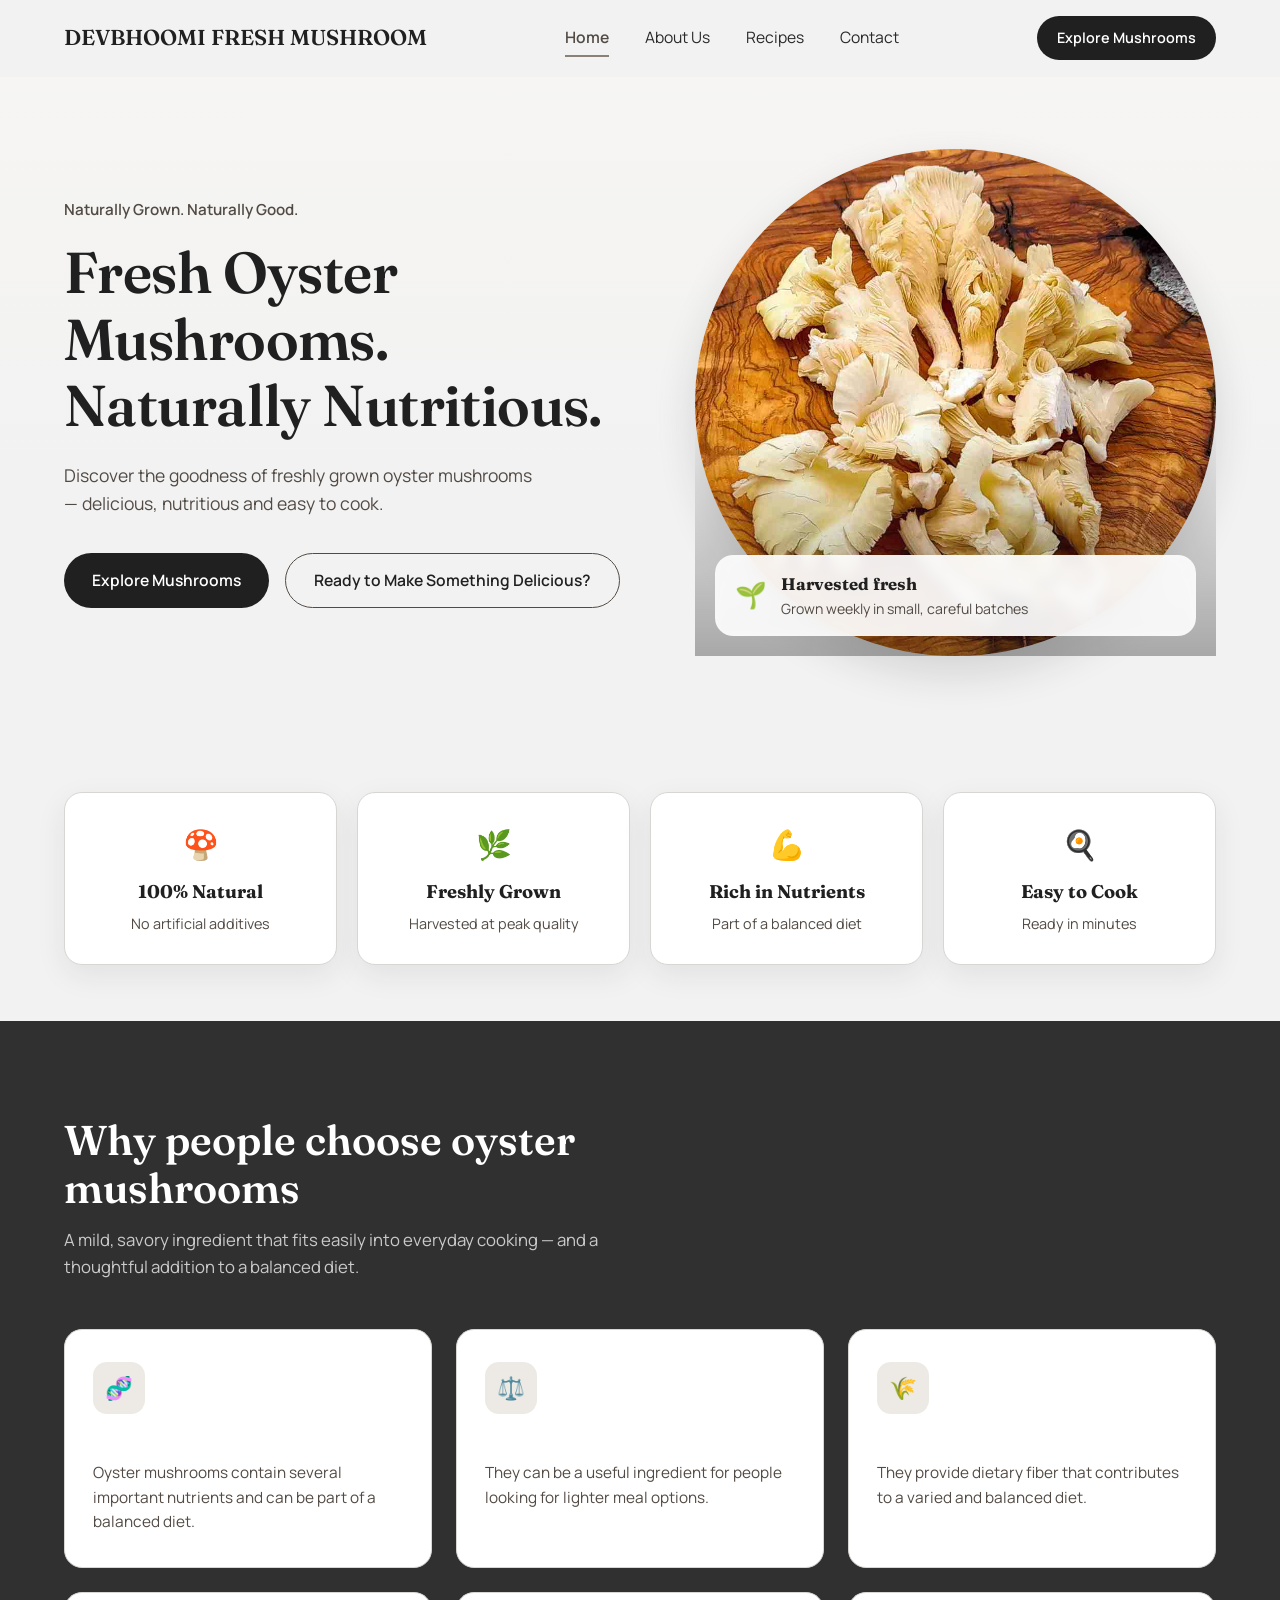
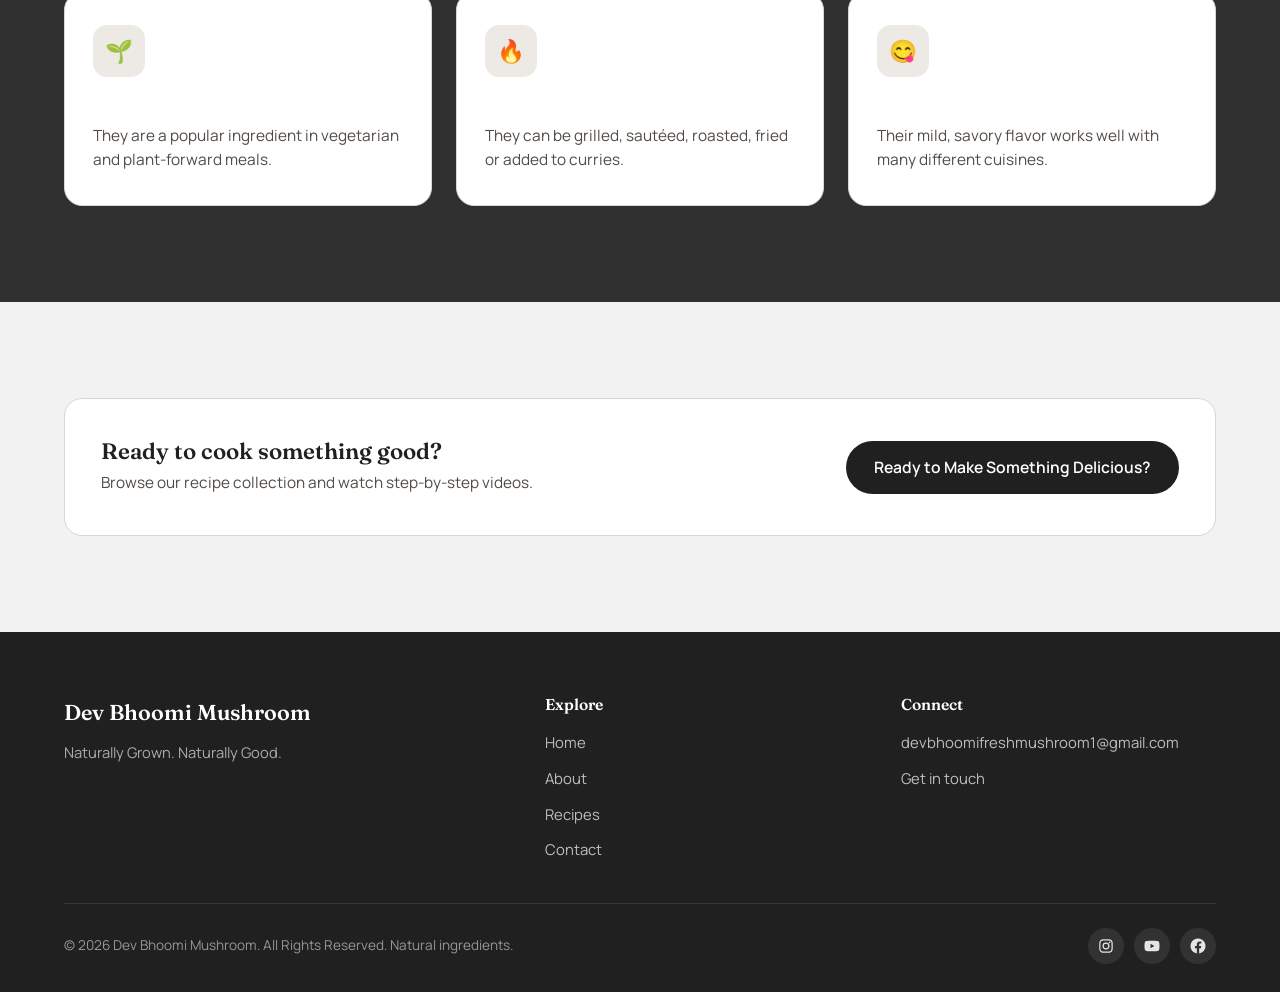
==== commit 29a6eb38: "About, recipes, contact, changed and images added and vidoes embedded" ====
--- a/index.html
+++ b/index.html
@@ -189,7 +189,7 @@
     </section> -->
 
     <!-- ===== CTA banner ===== -->
-    <section class="benefits" style="padding-top: 0;">
+    <section class="benefits">
       <div class="container">
         <div class="benefit-card reveal"
           style="display:flex; align-items:center; justify-content:space-between; gap:24px; flex-wrap:wrap; padding: 40px 36px;">
@@ -209,7 +209,7 @@
       <div class="footer-top">
         <div class="footer-brand">
           <a href="index.html" class="brand">
-            <span class="brand-mark" aria-hidden="true">🍄</span>
+            <!-- <span class="brand-mark" aria-hidden="true">🍄</span> -->
             <span>Dev Bhoomi Mushroom</span>
           </a>
           <p>Naturally Grown. Naturally Good.</p>
@@ -228,7 +228,7 @@
         <div class="footer-col">
           <h4>Connect</h4>
           <ul>
-            <li><a href="mailto:hello@Dev Bhoomi Mushroom.com">devbhoomifreshmushroom1@gmail.com</a></li>
+            <li><a href="mailto:devbhoomifreshmushroom1@gmail.com">devbhoomifreshmushroom1@gmail.com</a></li>
             <li><a href="contact.html">Get in touch</a></li>
           </ul>
         </div>
--- a/css/style.css
+++ b/css/style.css
@@ -355,7 +355,7 @@
   flex-wrap: wrap;
 }
 
-.hero-art {
+/* .hero-art {
   position: relative;
   border-radius: var(--radius-lg);
   overflow: hidden;
@@ -367,6 +367,28 @@
   width: 100%;
   height: 100%;
   object-fit: cover;
+}
+
+.hero-art::after {
+  content: '';
+  position: absolute;
+  inset: 0;
+  background: linear-gradient(180deg, rgba(32,32,32,0) 55%, rgba(32,32,32,0.35) 100%);
+} */
+
+.hero-art {
+  aspect-ratio: auto;
+  box-shadow: none;
+  overflow: visible;
+
+}
+
+.hero-art img {
+  width: 100%;
+  height: 100%;
+  border-radius: 50%;
+  object-fit: cover;
+  box-shadow: var(--shadow-lift);
 }
 
 .hero-art::after {
@@ -1327,4 +1349,11 @@
 
 .social-row a:hover svg {
   fill: var(--white) !important;
-}+}
+
+
+
+
+
+
+
